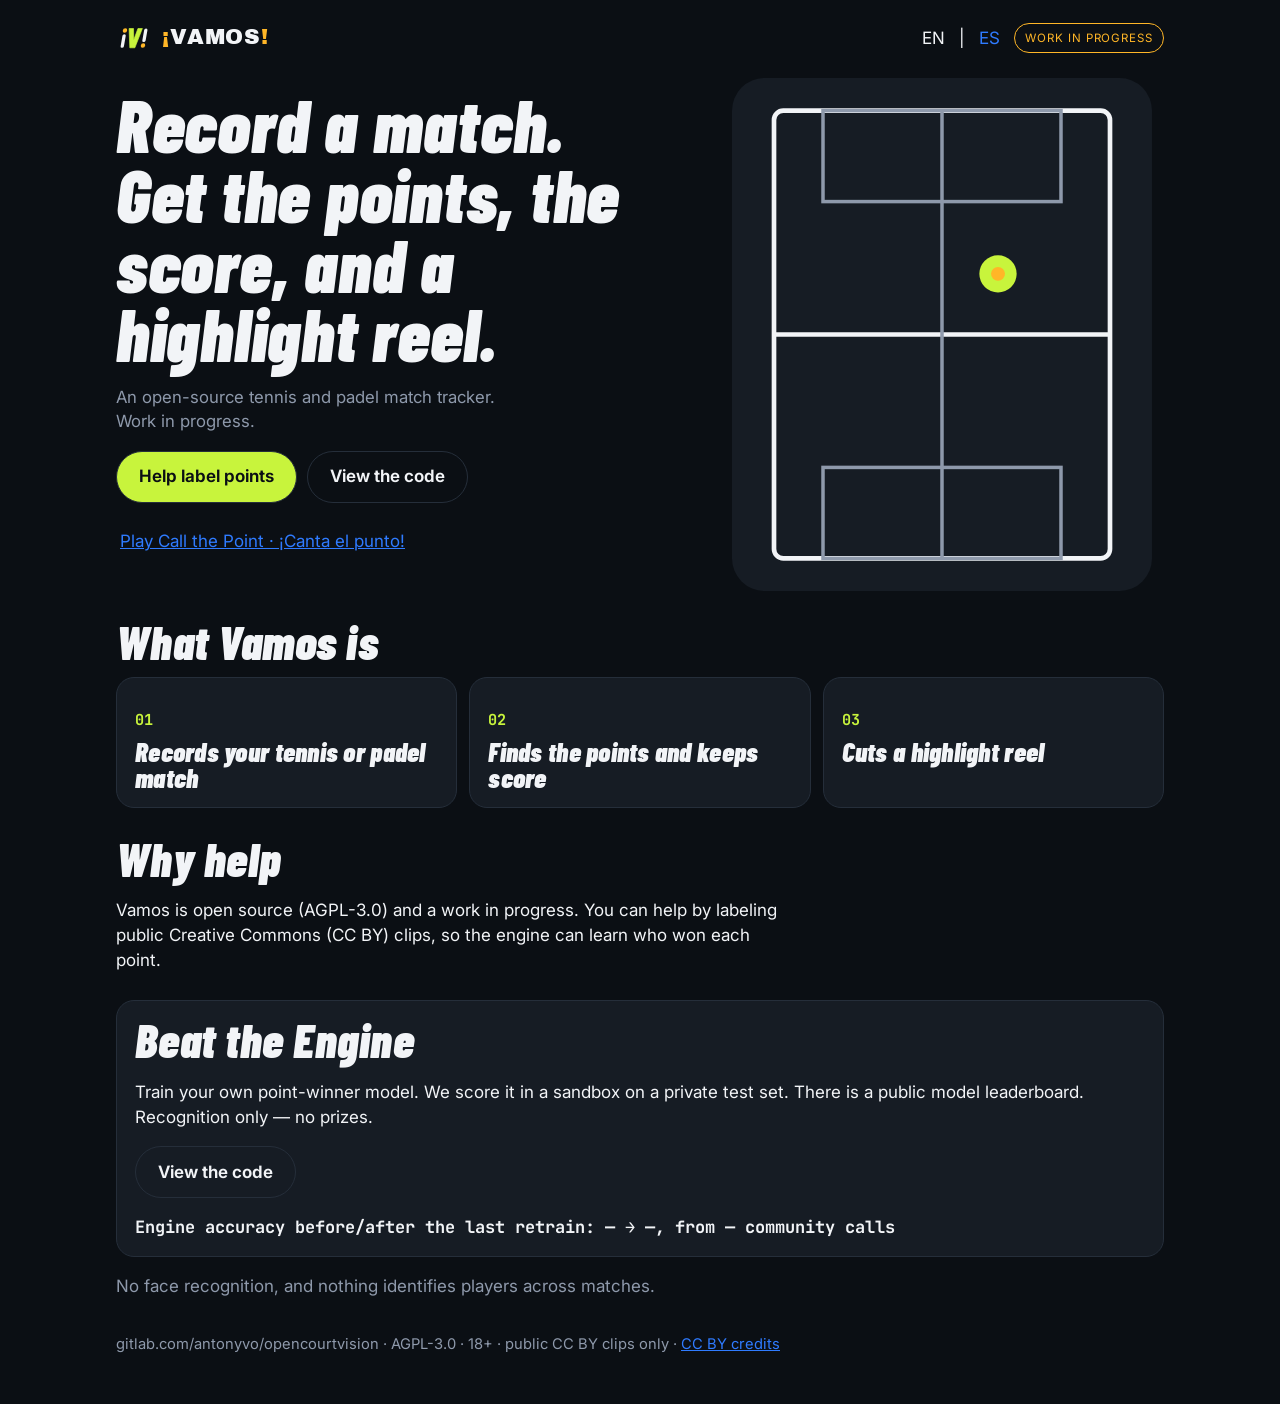
==== site/index.html @ cf7f2acd "Add the Vamos homepage and Call the Point on Pages Static homepage at / (EN) and /es.html (ES): no J" ====
<!doctype html>
<html lang="en">
<head>
<meta charset="utf-8">
<meta name="viewport" content="width=device-width, initial-scale=1">
<meta http-equiv="Content-Security-Policy" content="default-src 'none'; style-src 'self'; font-src 'self'; img-src 'self' data:; base-uri 'none'; form-action 'none'">
<meta name="referrer" content="no-referrer">
<link rel="icon" href="assets/c-bang-mark.svg">
<link rel="alternate" hreflang="es" href="es.html">
<link rel="alternate" hreflang="en" href="index.html">
<link rel="stylesheet" href="home.css">
<title>Vamos</title>
</head>
<body>
<!-- COPY: homepage EN. Media Director final words. -->
<div class="wrap">
<header class="top">
  <a class="brand" href="index.html">
    <img src="assets/c-bang-mark.svg" alt="" width="36" height="36">
    <span class="wordmark"><span class="bang">¡</span>VAMOS<span class="bang">!</span></span>
  </a>
  <nav class="nav" aria-label="Language">
    <a href="index.html" hreflang="en" aria-current="page">EN</a>
    <span aria-hidden="true">|</span>
    <a href="es.html" hreflang="es">ES</a>
    <span class="wip">WORK IN PROGRESS</span>
  </nav>
</header>

<section class="hero">
  <div>
    <h1>Record a match. Get the points, the score, and a highlight reel.</h1>
    <p class="sub">An open-source tennis and padel match tracker. Work in progress.</p>
    <div class="actions">
      <a class="btn volt" href="label/">Help label points</a>
      <a class="btn outline" href="https://gitlab.com/antonyvo/opencourtvision">View the code</a>
    </div>
    <p><a class="textlink" href="label/">Play Call the Point · ¡Canta el punto!</a></p>
  </div>
  <img class="court" src="assets/court.svg" alt="Abstract court and ball">
</section>

<section class="section">
  <h2>What Vamos is</h2>
  <div class="grid3">
    <article class="card"><p class="idx mono">01</p><h3 class="headline">Records your tennis or padel match</h3></article>
    <article class="card"><p class="idx mono">02</p><h3 class="headline">Finds the points and keeps score</h3></article>
    <article class="card"><p class="idx mono">03</p><h3 class="headline">Cuts a highlight reel</h3></article>
  </div>
</section>

<section class="section">
  <h2>Why help</h2>
  <p class="why">Vamos is open source (AGPL-3.0) and a work in progress. You can help by labeling public Creative Commons (CC BY) clips, so the engine can learn who won each point.</p>
</section>

<section class="section">
  <article class="card">
    <h2>Beat the Engine</h2>
    <p>Train your own point-winner model. We score it in a sandbox on a private test set. There is a public model leaderboard. Recognition only — no prizes.</p>
    <p><a class="btn outline" href="https://gitlab.com/antonyvo/opencourtvision">View the code</a></p>
    <p class="slot mono">Engine accuracy before/after the last retrain: — → —, from — community calls</p>
  </article>
</section>

<p class="privacy">No face recognition, and nothing identifies players across matches.</p>
<footer>gitlab.com/antonyvo/opencourtvision · AGPL-3.0 · 18+ · public CC BY clips only · <a href="CC_ATTRIBUTION.txt">CC BY credits</a></footer>
</div>
</body>
</html>
---- site/home.css ----
/* MEDIA DIRECTOR COLOURS. Tokens only. */
@font-face {
  font-family: "Archivo Black";
  src: url("fonts/archivo/ArchivoBlack-Regular.woff2") format("woff2");
  font-weight: 400;
  font-style: normal;
  font-display: swap;
}
@font-face {
  font-family: "Barlow Condensed";
  src: url("fonts/barlow/BarlowCondensed-BlackItalic.woff2") format("woff2");
  font-weight: 900;
  font-style: italic;
  font-display: swap;
}
@font-face {
  font-family: Inter;
  src: url("fonts/inter/Inter.var.woff2") format("woff2");
  font-weight: 100 900;
  font-style: normal;
  font-display: swap;
}
@font-face {
  font-family: "JetBrains Mono";
  src: url("fonts/jetbrains/JetBrainsMono.var.woff2") format("woff2");
  font-weight: 100 800;
  font-style: normal;
  font-display: swap;
}

:root {
  --night: #0b0f14;
  --graphite: #161c24;
  --hair: #252e3a;
  --chalk: #f2f4f7;
  --mist: #8e99ab;
  --volt: #c8f43c;
  --sol: #ffb627;
  --blue: #2f7bff;
  --max: 1080px;
  --radius: 18px;
}

* { box-sizing: border-box; }
html { color-scheme: dark; }
body {
  margin: 0;
  background: var(--night);
  color: var(--chalk);
  font-family: Inter, system-ui, sans-serif;
  font-size: 17px;
  line-height: 1.45;
}
img { max-width: 100%; height: auto; }
a { color: var(--blue); }
h1, h2, .headline {
  font-family: "Barlow Condensed", Impact, sans-serif;
  font-weight: 900;
  font-style: italic;
  letter-spacing: 0.01em;
  line-height: 0.95;
  margin: 0;
}
.mono, .num {
  font-family: "JetBrains Mono", ui-monospace, monospace;
  font-weight: 700;
}
.wrap { max-width: var(--max); margin: 0 auto; padding: 16px 16px 48px; }
.top {
  display: flex;
  flex-wrap: wrap;
  align-items: center;
  justify-content: space-between;
  gap: 12px;
  padding-bottom: 18px;
}
.brand { display: flex; align-items: center; gap: 10px; text-decoration: none; color: inherit; min-height: 44px; }
.brand img { width: 36px; height: 36px; }
.wordmark {
  font-family: "Archivo Black", Impact, sans-serif;
  font-size: 1.35rem;
  letter-spacing: 0.04em;
  color: var(--chalk);
}
.wordmark .bang { color: var(--sol); }
.nav { display: flex; align-items: center; gap: 10px; }
.nav a { min-height: 44px; display: inline-flex; align-items: center; padding: 0 4px; text-decoration: none; }
.nav a[aria-current="page"] { color: var(--chalk); text-decoration: none; }
.wip {
  border: 1px solid var(--sol);
  color: var(--sol);
  border-radius: 999px;
  padding: 6px 10px;
  font-size: 0.72rem;
  letter-spacing: 0.08em;
}
.hero { display: flex; flex-direction: column; gap: 22px; }
.hero h1 { font-size: clamp(2.4rem, 8vw, 4.4rem); max-width: 16ch; }
.sub { color: var(--mist); font-size: 1.05rem; max-width: 38ch; }
.actions { display: flex; flex-wrap: wrap; gap: 10px; align-items: center; }
.btn {
  display: inline-flex;
  align-items: center;
  justify-content: center;
  min-height: 48px;
  height: 52px;
  padding: 0 22px;
  border-radius: 999px;
  text-decoration: none;
  border: 1px solid var(--hair);
  background: var(--graphite);
  color: var(--chalk);
  font-weight: 650;
  cursor: pointer;
}
.btn.volt { background: var(--volt); color: var(--night); }
.btn.outline { background: transparent; color: var(--chalk); border-color: var(--hair); }
button.btn:disabled, .btn[aria-disabled="true"] {
  background: transparent;
  color: var(--mist);
  border: 1px solid var(--hair);
  opacity: 1;
  cursor: not-allowed;
}
.textlink, button.textlink {
  background: none;
  border: 0;
  color: var(--blue);
  min-height: 44px;
  display: inline-flex;
  align-items: center;
  padding: 0 4px;
  cursor: pointer;
}
.court { width: 100%; max-width: 420px; }
.grid3 { display: grid; gap: 12px; }
.card {
  background: var(--graphite);
  border: 1px solid var(--hair);
  border-radius: var(--radius);
  padding: 16px 18px;
}
.card h2, .card h3 { font-size: 1.7rem; }
.idx { color: var(--volt); font-size: 0.95rem; margin-bottom: 8px; }
.section { margin-top: 28px; }
.section h2 { font-size: clamp(2rem, 6vw, 3rem); margin-bottom: 12px; }
.why { color: var(--chalk); max-width: 62ch; }
.slot { color: var(--chalk); margin: 12px 0 0; }
.privacy { color: var(--mist); }
footer { margin-top: 36px; color: var(--mist); font-size: 0.92rem; }
footer a { color: var(--blue); }
button.btn { font: inherit; }
.pair { display: grid; grid-template-columns: 1fr 1fr; gap: 8px; }
.quiet { width: 100%; color: var(--mist); border-color: var(--hair); background: transparent; }
.point-head, .flame-row { display: flex; justify-content: space-between; align-items: center; gap: 8px; }
.flame { width: 22px; height: 22px; display: block; }
.stage { position: relative; background: var(--graphite); border-radius: var(--radius); overflow: hidden; min-height: 180px; }
.stage video, .stage img.ph { width: 100%; display: block; max-height: 34vh; object-fit: cover; background: #10151c; }
.feedback { min-height: 1.3em; font-weight: 650; }
.grades { list-style: none; padding: 0; margin: 8px 0; display: flex; flex-wrap: wrap; gap: 8px; }
.grades li { border: 1px solid var(--hair); border-radius: 999px; padding: 6px 10px; color: var(--mist); font-size: 0.85rem; }
.grades li.current { color: var(--chalk); border-color: var(--chalk); }
.grades li.fresh { color: var(--sol); border-color: var(--sol); }
label.check { display: flex; gap: 10px; align-items: center; min-height: 44px; }
input[type="text"] {
  width: min(100%, 320px);
  min-height: 48px;
  border-radius: 12px;
  border: 1px solid var(--hair);
  background: var(--graphite);
  color: var(--chalk);
  padding: 0 12px;
}
.small { color: var(--mist); font-size: 0.92rem; }
[hidden] { display: none !important; }
button.on { border-color: var(--volt); color: var(--volt); }
.share-panel canvas { width: min(100%, 280px); height: auto; background: var(--night); border-radius: 12px; }
.board { list-style: none; padding: 0; margin: 0; }
.board li { display: flex; justify-content: space-between; gap: 12px; padding: 12px 0; border-bottom: 1px solid var(--hair); }

@media (min-width: 800px) {
  .hero { display: grid; grid-template-columns: 1.15fr 0.85fr; align-items: center; gap: 32px; }
  .grid3 { grid-template-columns: repeat(3, 1fr); }
  .hero h1 { font-size: 4.6rem; }
}
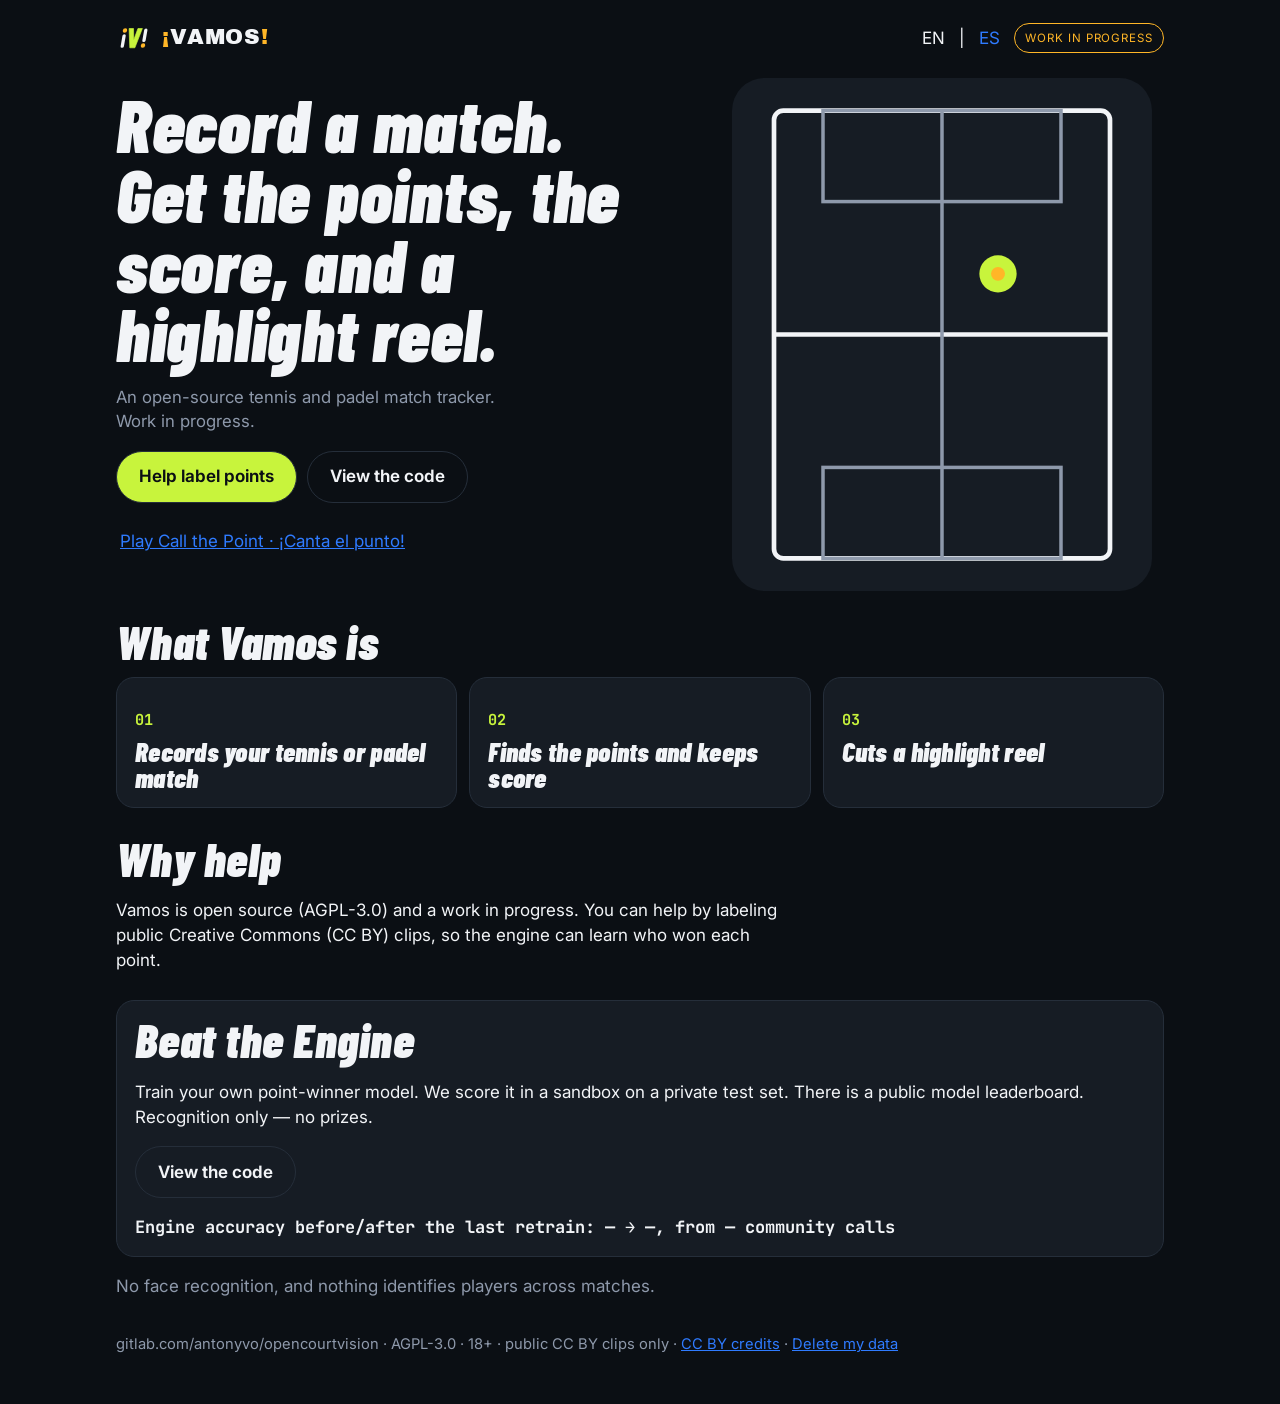
==== commit 683c061e: "Call the Point: real CC BY warm-up, near/far calls, Delete my data Warm-up is now three public CC BY" ====
--- a/site/index.html
+++ b/site/index.html
@@ -64,7 +64,7 @@
 </section>
 
 <p class="privacy">No face recognition, and nothing identifies players across matches.</p>
-<footer>gitlab.com/antonyvo/opencourtvision · AGPL-3.0 · 18+ · public CC BY clips only · <a href="CC_ATTRIBUTION.txt">CC BY credits</a></footer>
+<footer>gitlab.com/antonyvo/opencourtvision · AGPL-3.0 · 18+ · public CC BY clips only · <a href="CC_ATTRIBUTION.txt">CC BY credits</a> · <a id="delete-data" href="mailto:antonyvo@mail.grokbot.com?subject=Delete%20my%20labels">Delete my data</a></footer>
 </div>
 </body>
 </html>
